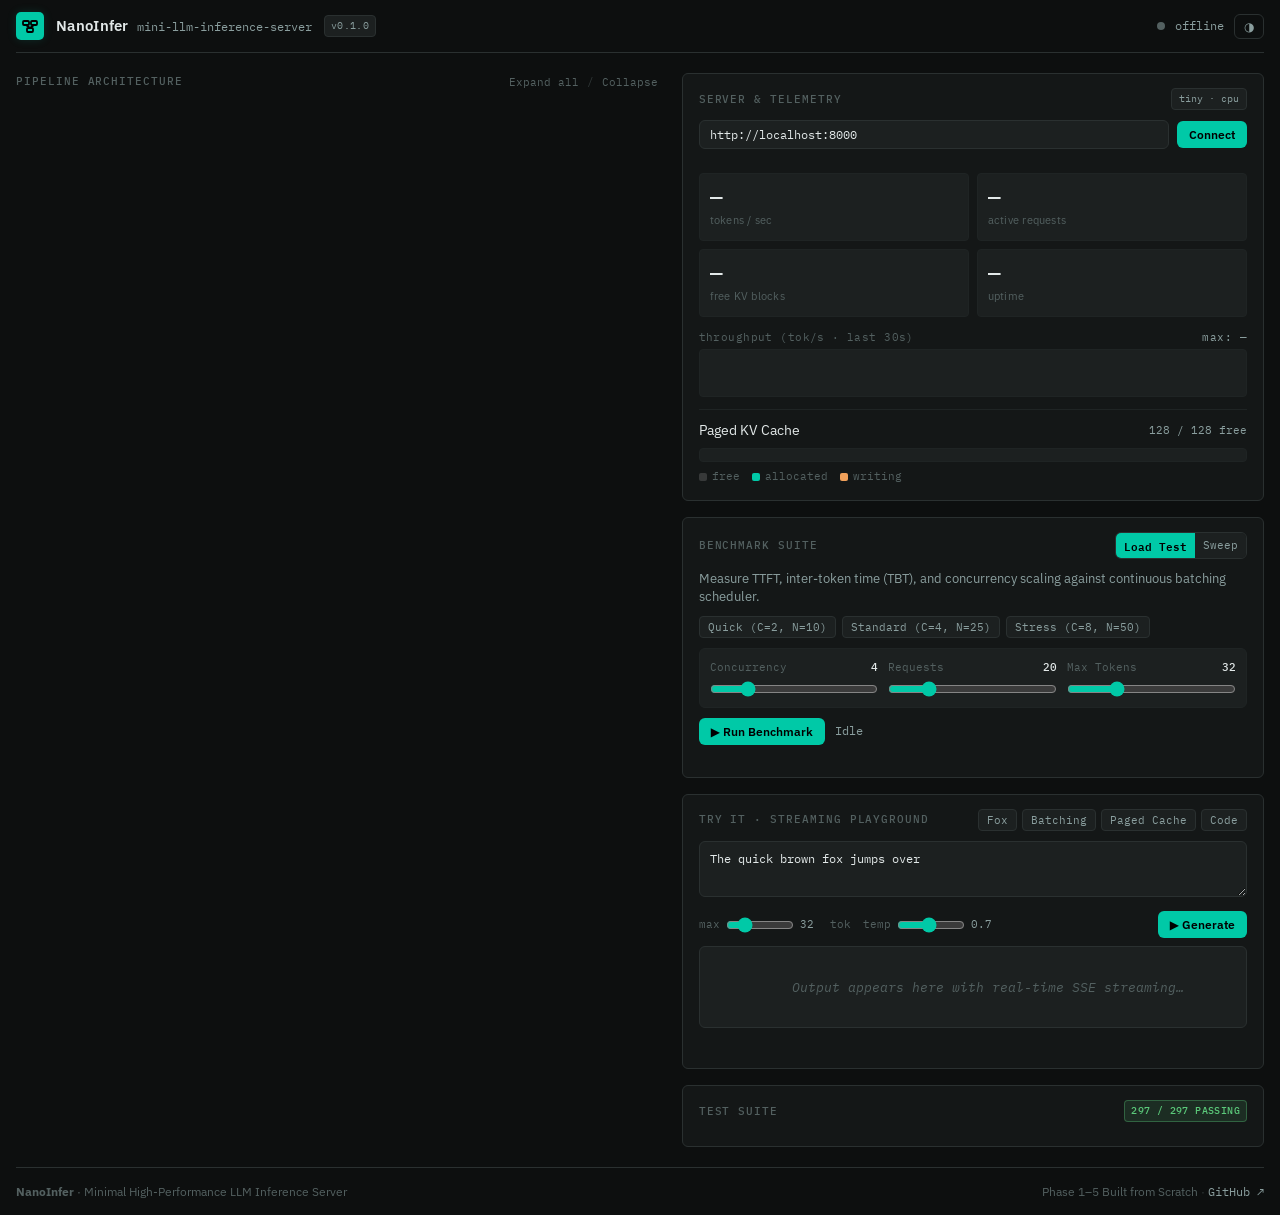
==== web/index.html @ df9ab03e "feat: add live web dashboard and serving state diagnostics endpoints" ====
<!DOCTYPE html>
<html lang="en">
<head>
  <meta charset="utf-8">
  <meta name="viewport" content="width=device-width, initial-scale=1, viewport-fit=cover">
  <title>NanoInfer · mini-llm-inference-server</title>
  <meta name="description" content="Minimal, high-performance LLM inference server showing the pipeline architecture alongside interactive benchmarks, streaming playground, and real-time telemetry.">
  <link rel="preconnect" href="https://fonts.googleapis.com">
  <link rel="preconnect" href="https://fonts.gstatic.com" crossorigin>
  <link rel="stylesheet" href="https://fonts.googleapis.com/css2?family=IBM+Plex+Mono:ital,wght@0,400;0,500;0,600;1,400&family=IBM+Plex+Sans:wght@400;500;600;700&display=swap">
  <link rel="stylesheet" href="/static/style.css" onerror="this.onerror=null;this.href='style.css'">
</head>
<body>

  <!-- ── Header ──────────────────────────────────────────────────────────── -->
  <header>
    <div class="header-left">
      <div class="logo" title="NanoInfer Architecture">
        <svg viewBox="0 0 16 16" fill="none" stroke="currentColor" stroke-width="1.8" stroke-linecap="round">
          <rect x="1" y="3" width="6" height="4" rx="1"/>
          <rect x="9" y="3" width="6" height="4" rx="1"/>
          <rect x="5" y="10" width="6" height="4" rx="1"/>
          <line x1="4" y1="7" x2="8" y2="10"/>
          <line x1="12" y1="7" x2="8" y2="10"/>
        </svg>
      </div>
      <div class="title-wrap">
        <h1>NanoInfer</h1>
        <span class="sub-title">mini-llm-inference-server</span>
      </div>
      <span class="badge">v0.1.0</span>
    </div>
    <div class="header-right">
      <div class="status-dot" id="statusDot"></div>
      <span class="status-label" id="statusLabel">offline</span>
      <button class="theme-btn" id="themeBtn" title="Toggle Light / Dark mode" onclick="cycleTheme()">◑</button>
    </div>
  </header>

  <!-- ── Main Layout ─────────────────────────────────────────────────────── -->
  <main class="main">

    <!-- LEFT COLUMN: Pipeline Architecture -->
    <section class="left-col" aria-label="Pipeline Architecture">
      <div class="section-header-row">
        <div class="section-label">Pipeline Architecture</div>
        <div class="section-actions">
          <button class="text-btn" onclick="expandAllPhases(true)">Expand all</button>
          <span class="sep">/</span>
          <button class="text-btn" onclick="expandAllPhases(false)">Collapse</button>
        </div>
      </div>
      <div class="pipeline" id="pipeline"></div>
    </section>

    <!-- RIGHT COLUMN: Benchmarks & Live Telemetry -->
    <section class="right-col" aria-label="Benchmarks and Live Telemetry">

      <!-- 1. Server Connection & Telemetry -->
      <div class="card" id="serverCard">
        <div class="card-header-row">
          <div class="section-label">Server & Telemetry</div>
          <div class="card-badge" id="modelDeviceBadge">tiny · cpu</div>
        </div>

        <div class="server-url-row">
          <input class="url-input" id="serverUrl" value="http://localhost:8000" placeholder="http://localhost:8000" spellcheck="false">
          <button class="btn" id="connectBtn" onclick="toggleConnect()">Connect</button>
        </div>
        <div class="err-msg" id="connectErr"></div>

        <!-- 4-tile Metrics Grid -->
        <div class="metrics-grid" id="metricsGrid">
          <div class="metric-tile">
            <div class="metric-val" id="mTps">—</div>
            <div class="metric-label">tokens / sec</div>
          </div>
          <div class="metric-tile">
            <div class="metric-val" id="mRunning">—</div>
            <div class="metric-label">active requests</div>
          </div>
          <div class="metric-tile">
            <div class="metric-val" id="mBlocks">—</div>
            <div class="metric-label">free KV blocks</div>
          </div>
          <div class="metric-tile">
            <div class="metric-val" id="mUptime">—</div>
            <div class="metric-label">uptime</div>
          </div>
        </div>

        <!-- Secondary metrics pill -->
        <div class="metrics-row" id="metricsRow" style="display:none">
          <div class="metrics-pill"><span>total req: </span><b id="mTotal">0</b></div>
          <div class="metrics-pill"><span>waiting: </span><b id="mWaiting">0</b></div>
          <div class="metrics-pill"><span>preemptions: </span><b id="mPreempt">0</b></div>
          <div class="metrics-pill"><span>avg TTFT: </span><b id="mTtft">—</b></div>
        </div>

        <!-- Real-time Sparkline -->
        <div class="sparkline-wrap">
          <div class="sparkline-label-row">
            <span>throughput (tok/s · last 30s)</span>
            <span id="sparkMax" class="spark-max">max: —</span>
          </div>
          <canvas class="spark" id="sparkCanvas" width="640" height="72"></canvas>
        </div>

        <!-- Compact Paged KV Cache Grid -->
        <div class="kv-mini-wrap" id="kvMiniWrap">
          <div class="kv-header-row">
            <span class="sparkline-label">Paged KV Cache</span>
            <span class="kv-stats" id="kvStatsText">128 / 128 free</span>
          </div>
          <div class="kv-grid" id="kvGrid"></div>
          <div class="kv-legend">
            <span class="kv-legend-item"><span class="swatch free"></span> free</span>
            <span class="kv-legend-item"><span class="swatch allocated"></span> allocated</span>
            <span class="kv-legend-item"><span class="swatch write"></span> writing</span>
          </div>
        </div>
      </div>

      <!-- 2. Benchmark Suite (Alongside) -->
      <div class="card" id="benchmarkCard">
        <div class="card-header-row">
          <div class="section-label">Benchmark Suite</div>
          <div class="mode-toggles">
            <button class="mode-btn active" id="btnModeSingle" onclick="setBenchMode('single')">Load Test</button>
            <button class="mode-btn" id="btnModeSweep" onclick="setBenchMode('sweep')">Sweep</button>
          </div>
        </div>

        <p class="bench-desc">
          Measure TTFT, inter-token time (TBT), and concurrency scaling against continuous batching scheduler.
        </p>

        <!-- Benchmark Presets -->
        <div class="bench-presets">
          <button class="preset-pill" onclick="applyBenchPreset(2, 10, 32)">Quick (C=2, N=10)</button>
          <button class="preset-pill" onclick="applyBenchPreset(4, 25, 32)">Standard (C=4, N=25)</button>
          <button class="preset-pill" onclick="applyBenchPreset(8, 50, 48)">Stress (C=8, N=50)</button>
        </div>

        <!-- Benchmark Controls -->
        <div class="bench-controls">
          <div class="control-col" id="concurrencyCol">
            <label class="control-lbl">Concurrency <span id="valBenchC" class="val-num">4</span></label>
            <input type="range" min="1" max="16" value="4" id="sliderBenchC" oninput="document.getElementById('valBenchC').textContent=this.value">
          </div>
          <div class="control-col">
            <label class="control-lbl">Requests <span id="valBenchN" class="val-num">20</span></label>
            <input type="range" min="4" max="80" step="2" value="20" id="sliderBenchN" oninput="document.getElementById('valBenchN').textContent=this.value">
          </div>
          <div class="control-col">
            <label class="control-lbl">Max Tokens <span id="valBenchTok" class="val-num">32</span></label>
            <input type="range" min="8" max="96" step="8" value="32" id="sliderBenchTok" oninput="document.getElementById('valBenchTok').textContent=this.value">
          </div>
        </div>

        <div class="bench-actions">
          <button class="btn btn-primary" id="benchRunBtn" onclick="runBenchmark()">▶ Run Benchmark</button>
          <button class="btn btn-danger" id="benchStopBtn" onclick="stopBenchmark()" style="display:none">■ Stop</button>
          <div class="bench-status-inline" id="benchStatusInline">Idle</div>
        </div>

        <!-- Live Progress Bar -->
        <div class="bench-progress-wrap" id="benchProgressWrap" style="display:none">
          <div class="bench-bar-track">
            <div class="bench-bar-fill" id="benchBarFill" style="width: 0%"></div>
          </div>
          <div class="bench-progress-meta">
            <span id="benchProgressText">0 / 20 finished</span>
            <span id="benchInFlightText">0 in flight</span>
          </div>
        </div>

        <div class="err-msg" id="benchErr"></div>

        <!-- Benchmark Results Panel -->
        <div class="bench-results" id="benchResults" style="display:none">
          <div class="results-header">
            <span class="results-title" id="resultsTitle">Benchmark Results</span>
            <span class="results-meta" id="resultsMeta">C=4 · 20 reqs · 2.45s</span>
          </div>

          <div class="results-tiles-grid">
            <div class="res-tile highlight">
              <div class="res-val" id="resTps">—</div>
              <div class="res-label">Throughput (tok/s)</div>
            </div>
            <div class="res-tile">
              <div class="res-val" id="resTtftP50">—</div>
              <div class="res-label">TTFT P50 (ms)</div>
            </div>
            <div class="res-tile">
              <div class="res-val" id="resTbtP50">—</div>
              <div class="res-label">TBT P50 (ms)</div>
            </div>
            <div class="res-tile">
              <div class="res-val" id="resE2eP50">—</div>
              <div class="res-label">E2E Latency P50 (ms)</div>
            </div>
          </div>

          <!-- Percentile Distribution Table -->
          <div class="res-table-wrap">
            <table class="res-table">
              <thead>
                <tr>
                  <th>Metric (ms)</th>
                  <th>Min</th>
                  <th>P50</th>
                  <th>P90</th>
                  <th>P99</th>
                  <th>Max</th>
                </tr>
              </thead>
              <tbody id="resTbody">
                <tr><td colspan="6">No benchmark data yet</td></tr>
              </tbody>
            </table>
          </div>

          <div class="res-footer-stats" id="resFooterStats"></div>

          <!-- Concurrency Sweep Chart (Canvas) -->
          <div class="sweep-chart-wrap" id="sweepChartWrap" style="display:none">
            <div class="sparkline-label-row">
              <span>Throughput & TTFT vs Concurrency</span>
              <span class="sweep-legend">
                <span class="leg-tps">■ tok/s</span>
                <span class="leg-ttft">■ TTFT p50</span>
              </span>
            </div>
            <canvas class="spark" id="sweepCanvas" width="640" height="120"></canvas>
            <div class="sweep-table-wrap" id="sweepTableWrap"></div>
          </div>
        </div>
      </div>

      <!-- 3. Try It (Interactive Streaming Playground) -->
      <div class="card" id="tryCard">
        <div class="card-header-row">
          <div class="section-label">Try It · Streaming Playground</div>
          <div class="presets-row">
            <button class="preset-pill" onclick="setPromptPreset('The quick brown fox jumps over the lazy dog and')">Fox</button>
            <button class="preset-pill" onclick="setPromptPreset('Continuous batching differs from static batching because')">Batching</button>
            <button class="preset-pill" onclick="setPromptPreset('Paged KV cache solves memory fragmentation by')">Paged Cache</button>
            <button class="preset-pill" onclick="setPromptPreset('Write a Python function for causal multi-head self-attention:')">Code</button>
          </div>
        </div>

        <textarea class="prompt-area" id="promptInput" rows="2" placeholder="Enter a prompt…">The quick brown fox jumps over</textarea>

        <div class="try-controls">
          <div class="slider-wrap">
            max <input type="range" min="4" max="128" value="32" id="maxTokens" oninput="document.getElementById('tokVal').textContent=this.value">
            <span class="slider-val" id="tokVal">32</span> tok
          </div>
          <div class="slider-wrap">
            temp <input type="range" min="0" max="1.5" step="0.1" value="0.7" id="tempSlider" oninput="document.getElementById('tempVal').textContent=this.value">
            <span class="slider-val" id="tempVal">0.7</span>
          </div>
          <div class="try-actions">
            <button class="btn secondary" id="stopBtn" onclick="stopGen()" style="display:none">■ Stop</button>
            <button class="btn btn-primary" id="genBtn" onclick="startGen()">▶ Generate</button>
          </div>
        </div>

        <div class="output-box" id="outputBox">
          <span class="placeholder-text">Output appears here with real-time SSE streaming…</span>
        </div>
        <div class="try-stats" id="tryStats"></div>
        <div class="err-msg" id="genErr"></div>
      </div>

      <!-- 4. Test Suite Summary -->
      <div class="card" id="testCard">
        <div class="card-header-row">
          <div class="section-label">Test Suite</div>
          <span class="badge ok">297 / 297 PASSING</span>
        </div>
        <div id="testRows"></div>
      </div>

    </section>
  </main>

  <footer class="footer">
    <div class="footer-left">
      <span><b>NanoInfer</b> · Minimal High-Performance LLM Inference Server</span>
    </div>
    <div class="footer-right">
      <span class="footer-dim">Phase 1–5 Built from Scratch</span>
      <span class="sep">·</span>
      <a href="https://github.com/themdanas/mini-llm-inference-server" target="_blank" rel="noopener">GitHub ↗</a>
    </div>
  </footer>

  <script src="/static/app.js" onerror="this.onerror=null;this.src='app.js'"></script>
</body>
</html>
---- web/style.css ----
/* ── NanoInfer Design System ──────────────────────────────────────────
   Layout: Sticky header + two-column main (Pipeline Architecture left,
           Benchmark Suite & Live Telemetry right) stacking on mobile.
   Palette: Near-black bg, warm off-white text, electric teal accent (#00c9a7),
            warm amber (#f0a05a), crisp green (#5bc97a), coral red (#e05c6a).
   Typography: IBM Plex Mono for code/numbers/chips, IBM Plex Sans for UI.
─────────────────────────────────────────────────────────────────────── */

:root {
  --bg:         #0d0f0f;
  --bg-2:       #141717;
  --bg-3:       #1c2020;
  --bg-hover:   #222727;
  --border:     #2a3030;
  --border-sub: #1f2424;
  --fg:         #e2e8e8;
  --fg-2:       #8a9e9e;
  --fg-3:       #536060;
  --accent:     #00c9a7;
  --accent-dim: #006b58;
  --accent-glow:rgba(0, 201, 167, 0.15);
  --warn:       #f0a05a;
  --warn-dim:   #734316;
  --err:        #e05c6a;
  --ok:         #5bc97a;
  --mono:       "IBM Plex Mono", "Courier New", monospace;
  --sans:       "IBM Plex Sans", system-ui, -apple-system, BlinkMacSystemFont, sans-serif;
  --r:          6px;
  --r-sm:       4px;
  color-scheme: dark;
}

:root[data-theme="light"] {
  --bg:         #f5f7f7;
  --bg-2:       #ffffff;
  --bg-3:       #eaf0f0;
  --bg-hover:   #deecec;
  --border:     #d0dada;
  --border-sub: #e2e8e8;
  --fg:         #0d1818;
  --fg-2:       #3a5050;
  --fg-3:       #8aacac;
  --accent:     #00836e;
  --accent-dim: #c8f0ea;
  --accent-glow:rgba(0, 131, 110, 0.15);
  --warn:       #b85f00;
  --warn-dim:   #fae3cd;
  --err:        #b52030;
  --ok:         #177a38;
  color-scheme: light;
}

*, *::before, *::after {
  box-sizing: border-box;
  margin: 0;
  padding: 0;
}

body {
  font-family: var(--sans);
  background: var(--bg);
  color: var(--fg);
  font-size: 13.5px;
  line-height: 1.6;
  padding-left: max(16px, env(safe-area-inset-left, 0px));
  padding-right: max(16px, env(safe-area-inset-right, 0px));
  min-height: 100vh;
  display: flex;
  flex-direction: column;
}

/* ── Header ──────────────────────────────────────────────────────────── */
header {
  position: sticky;
  top: env(safe-area-inset-top, 0px);
  z-index: 40;
  background: var(--bg);
  border-bottom: 1px solid var(--border);
  display: flex;
  align-items: center;
  justify-content: space-between;
  padding: 12px 0;
  gap: 12px;
}

.header-left {
  display: flex;
  align-items: center;
  gap: 12px;
}

.logo {
  width: 28px;
  height: 28px;
  background: var(--accent);
  color: #000;
  border-radius: 5px;
  display: grid;
  place-items: center;
  flex-shrink: 0;
  box-shadow: 0 0 10px var(--accent-glow);
}

.logo svg {
  width: 16px;
  height: 16px;
}

.title-wrap {
  display: flex;
  align-items: baseline;
  gap: 8px;
}

h1 {
  font-size: 15px;
  font-weight: 600;
  letter-spacing: .02em;
  color: var(--fg);
}

.sub-title {
  font-size: 12px;
  color: var(--fg-2);
  font-family: var(--mono);
}

.badge {
  font-family: var(--mono);
  font-size: 10px;
  padding: 2px 6px;
  border-radius: var(--r-sm);
  background: var(--bg-3);
  color: var(--fg-2);
  border: 1px solid var(--border);
  letter-spacing: .04em;
}

.badge.ok {
  background: rgba(91, 201, 122, 0.12);
  color: var(--ok);
  border-color: rgba(91, 201, 122, 0.35);
  font-weight: 500;
}

.header-right {
  display: flex;
  align-items: center;
  gap: 10px;
}

.status-dot {
  width: 8px;
  height: 8px;
  border-radius: 50%;
  background: var(--fg-3);
  transition: all .3s ease;
}

.status-dot.ok {
  background: var(--ok);
  box-shadow: 0 0 8px var(--ok);
}

.status-dot.err {
  background: var(--err);
  box-shadow: 0 0 6px var(--err);
}

.status-dot.busy {
  background: var(--warn);
  box-shadow: 0 0 8px var(--warn);
  animation: pulse 1s infinite alternate;
}

@keyframes pulse {
  from { opacity: 0.6; }
  to { opacity: 1; }
}

.status-label {
  font-size: 12px;
  color: var(--fg-2);
  font-family: var(--mono);
}

.theme-btn {
  background: none;
  border: 1px solid var(--border);
  color: var(--fg-2);
  border-radius: var(--r);
  padding: 4px 9px;
  font-size: 12px;
  cursor: pointer;
  font-family: var(--mono);
  transition: border-color .15s, color .15s;
}

.theme-btn:hover {
  border-color: var(--accent);
  color: var(--accent);
}

/* ── Main Layout ──────────────────────────────────────────────────────── */
.main {
  display: grid;
  grid-template-columns: minmax(0, 1.05fr) minmax(360px, 0.95fr);
  gap: 22px;
  padding-block: 20px;
  align-items: start;
  flex: 1;
}

@media (max-width: 960px) {
  .main {
    grid-template-columns: 1fr;
  }
}

/* ── Section Labels ───────────────────────────────────────────────────── */
.section-header-row {
  display: flex;
  align-items: center;
  justify-content: space-between;
  margin-bottom: 12px;
}

.section-label {
  font-family: var(--mono);
  font-size: 10.5px;
  letter-spacing: .09em;
  text-transform: uppercase;
  color: var(--fg-3);
  font-weight: 500;
}

.section-actions {
  display: flex;
  align-items: center;
  gap: 6px;
  font-size: 11px;
  font-family: var(--mono);
}

.text-btn {
  background: none;
  border: none;
  color: var(--fg-3);
  cursor: pointer;
  font-family: var(--mono);
  font-size: 11px;
  padding: 0 2px;
}

.text-btn:hover {
  color: var(--accent);
}

.sep {
  color: var(--fg-3);
  opacity: .5;
}

/* ── Left Column: Pipeline Architecture ────────────────────────────────── */
.left-col {
  display: flex;
  flex-direction: column;
}

.pipeline {
  display: flex;
  flex-direction: column;
  gap: 2px;
}

.phase {
  border: 1px solid var(--border);
  border-radius: var(--r);
  background: var(--bg-2);
  overflow: hidden;
  transition: border-color .15s, box-shadow .15s;
}

.phase:hover {
  border-color: var(--accent-dim);
}

.phase.open {
  border-color: rgba(0, 201, 167, 0.45);
}

.phase-header {
  display: flex;
  align-items: center;
  gap: 10px;
  padding: 10px 14px;
  cursor: pointer;
  user-select: none;
}

.phase-num {
  font-family: var(--mono);
  font-size: 11px;
  color: var(--accent);
  min-width: 22px;
  font-weight: 600;
}

.phase-name {
  font-size: 13.5px;
  font-weight: 600;
  flex: 1;
  color: var(--fg);
}

.phase-tag {
  font-family: var(--mono);
  font-size: 10px;
  color: var(--fg-3);
  background: var(--bg-3);
  padding: 2px 7px;
  border-radius: var(--r-sm);
  border: 1px solid var(--border-sub);
}

.phase-pass {
  font-family: var(--mono);
  font-size: 10px;
  color: var(--ok);
  background: rgba(91, 201, 122, 0.1);
  padding: 2px 6px;
  border-radius: var(--r-sm);
}

.phase-chevron {
  color: var(--fg-3);
  transition: transform .2s ease;
  font-size: 10px;
  margin-left: 4px;
}

.phase.open .phase-chevron {
  transform: rotate(90deg);
  color: var(--accent);
}

.phase-body {
  display: none;
  padding: 0 14px 14px;
  border-top: 1px solid var(--border);
  background: var(--bg-2);
}

.phase.open .phase-body {
  display: block;
}

.phase-desc {
  font-size: 12.5px;
  color: var(--fg-2);
  line-height: 1.65;
  margin-top: 10px;
}

.phase-files {
  display: flex;
  flex-wrap: wrap;
  gap: 6px;
  margin-top: 10px;
}

.file-chip {
  font-family: var(--mono);
  font-size: 11px;
  padding: 3px 8px;
  border-radius: var(--r-sm);
  background: var(--bg-3);
  border: 1px solid var(--border);
  color: var(--fg-2);
  display: inline-flex;
  align-items: center;
}

.file-chip .ext {
  color: var(--accent);
}

.phase-concepts {
  margin-top: 10px;
  display: flex;
  flex-direction: column;
  gap: 6px;
}

.concept {
  font-size: 12px;
  color: var(--fg-2);
  padding: 6px 10px;
  background: var(--bg-3);
  border-radius: var(--r-sm);
  border-left: 2px solid var(--accent-dim);
  line-height: 1.5;
}

.concept strong {
  color: var(--fg);
  font-weight: 500;
}

.phase-arrow {
  display: flex;
  justify-content: center;
  color: var(--fg-3);
  font-size: 11px;
  padding: 2px 0;
  font-family: var(--mono);
  opacity: .7;
}

/* ── Right Column: Cards ──────────────────────────────────────────────── */
.right-col {
  display: flex;
  flex-direction: column;
  gap: 16px;
}

.card {
  background: var(--bg-2);
  border: 1px solid var(--border);
  border-radius: var(--r);
  padding: 14px 16px;
  position: relative;
}

.card-header-row {
  display: flex;
  align-items: center;
  justify-content: space-between;
  margin-bottom: 10px;
}

.card-badge {
  font-family: var(--mono);
  font-size: 10px;
  padding: 2px 7px;
  border-radius: var(--r-sm);
  background: var(--bg-3);
  color: var(--fg-2);
  border: 1px solid var(--border);
}

/* ── Buttons ──────────────────────────────────────────────────────────── */
.btn {
  background: var(--accent);
  color: #000;
  border: none;
  border-radius: var(--r);
  padding: 6px 12px;
  font-size: 12px;
  font-weight: 600;
  cursor: pointer;
  white-space: nowrap;
  font-family: var(--sans);
  transition: opacity .15s, transform .05s;
}

.btn:hover {
  opacity: .9;
}

.btn:active {
  transform: translateY(1px);
}

.btn-primary {
  background: var(--accent);
  color: #000;
}

.btn.secondary {
  background: var(--bg-3);
  color: var(--fg-2);
  border: 1px solid var(--border);
  font-weight: 500;
}

.btn.secondary:hover {
  border-color: var(--accent);
  color: var(--accent);
}

.btn-danger {
  background: var(--err);
  color: #fff;
}

.btn:disabled {
  opacity: .35;
  cursor: not-allowed;
}

/* ── Server Card ──────────────────────────────────────────────────────── */
.server-url-row {
  display: flex;
  gap: 8px;
  margin-bottom: 10px;
  align-items: center;
}

.url-input {
  flex: 1;
  background: var(--bg-3);
  border: 1px solid var(--border);
  border-radius: var(--r);
  color: var(--fg);
  font-family: var(--mono);
  font-size: 12px;
  padding: 6px 10px;
  min-width: 0;
  transition: border-color .15s;
}

.url-input:focus {
  outline: none;
  border-color: var(--accent);
}

.metrics-grid {
  display: grid;
  grid-template-columns: 1fr 1fr;
  gap: 8px;
}

.metric-tile {
  background: var(--bg-3);
  border-radius: var(--r-sm);
  padding: 10px;
  border: 1px solid var(--border-sub);
}

.metric-val {
  font-family: var(--mono);
  font-size: 21px;
  font-weight: 500;
  color: var(--fg);
  font-variant-numeric: tabular-nums;
  line-height: 1.2;
}

.metric-val.ok {
  color: var(--ok);
}

.metric-val.warn {
  color: var(--warn);
}

.metric-label {
  font-size: 11px;
  color: var(--fg-3);
  margin-top: 3px;
  letter-spacing: .02em;
}

.metrics-row {
  display: flex;
  gap: 8px;
  margin-top: 8px;
  flex-wrap: wrap;
}

.metrics-pill {
  font-family: var(--mono);
  font-size: 11px;
  padding: 3px 8px;
  border-radius: var(--r-sm);
  background: var(--bg-3);
  color: var(--fg-2);
  font-variant-numeric: tabular-nums;
  border: 1px solid var(--border-sub);
}

.metrics-pill span {
  color: var(--fg-3);
}

.metrics-pill b {
  color: var(--fg);
  font-weight: 500;
}

/* ── Sparkline ────────────────────────────────────────────────────────── */
.sparkline-wrap {
  margin-top: 12px;
}

.sparkline-label-row {
  display: flex;
  justify-content: space-between;
  align-items: center;
  font-size: 10.5px;
  color: var(--fg-3);
  font-family: var(--mono);
  letter-spacing: .04em;
  margin-bottom: 4px;
}

.spark-max {
  color: var(--fg-2);
}

canvas.spark {
  width: 100%;
  height: 48px;
  display: block;
  background: var(--bg-3);
  border-radius: var(--r-sm);
  border: 1px solid var(--border-sub);
}

/* ── Mini Paged KV Cache Grid ─────────────────────────────────────────── */
.kv-mini-wrap {
  margin-top: 12px;
  padding-top: 10px;
  border-top: 1px solid var(--border-sub);
}

.kv-header-row {
  display: flex;
  justify-content: space-between;
  align-items: center;
  margin-bottom: 6px;
}

.kv-stats {
  font-family: var(--mono);
  font-size: 11px;
  color: var(--fg-2);
}

.kv-grid {
  display: grid;
  grid-template-columns: repeat(32, 1fr);
  gap: 2px;
  background: var(--bg-3);
  padding: 6px;
  border-radius: var(--r-sm);
  border: 1px solid var(--border-sub);
}

.kv-block {
  aspect-ratio: 1;
  border-radius: 1px;
  background: var(--border);
  transition: background-color .15s ease;
}

.kv-block.free {
  background: rgba(255, 255, 255, 0.05);
}

.kv-block.allocated {
  background: var(--accent);
  box-shadow: 0 0 3px var(--accent-glow);
}

.kv-block.write {
  background: var(--warn);
}

.kv-legend {
  display: flex;
  gap: 12px;
  margin-top: 6px;
  font-size: 11px;
  font-family: var(--mono);
  color: var(--fg-3);
}

.kv-legend-item {
  display: flex;
  align-items: center;
  gap: 5px;
}

.swatch {
  width: 8px;
  height: 8px;
  border-radius: 2px;
  display: inline-block;
}

.swatch.free {
  background: rgba(255, 255, 255, 0.15);
}

.swatch.allocated {
  background: var(--accent);
}

.swatch.write {
  background: var(--warn);
}

/* ── Benchmark Suite Card ─────────────────────────────────────────────── */
.bench-desc {
  font-size: 12.5px;
  color: var(--fg-2);
  line-height: 1.5;
  margin-bottom: 10px;
}

.mode-toggles {
  display: flex;
  border: 1px solid var(--border);
  border-radius: var(--r);
  overflow: hidden;
}

.mode-btn {
  background: var(--bg-3);
  border: none;
  color: var(--fg-2);
  font-family: var(--mono);
  font-size: 11px;
  padding: 3px 8px;
  cursor: pointer;
  transition: all .15s;
}

.mode-btn.active {
  background: var(--accent);
  color: #000;
  font-weight: 600;
}

.bench-presets {
  display: flex;
  gap: 6px;
  margin-bottom: 10px;
  flex-wrap: wrap;
}

.preset-pill {
  font-family: var(--mono);
  font-size: 10.5px;
  padding: 3px 8px;
  border-radius: var(--r-sm);
  background: var(--bg-3);
  border: 1px solid var(--border);
  color: var(--fg-2);
  cursor: pointer;
  transition: all .15s;
}

.preset-pill:hover {
  border-color: var(--accent);
  color: var(--accent);
}

.bench-controls {
  display: grid;
  grid-template-columns: 1fr 1fr 1fr;
  gap: 10px;
  background: var(--bg-3);
  padding: 10px;
  border-radius: var(--r);
  border: 1px solid var(--border-sub);
  margin-bottom: 10px;
}

.control-col {
  display: flex;
  flex-direction: column;
  gap: 4px;
}

.control-lbl {
  font-size: 11px;
  color: var(--fg-3);
  font-family: var(--mono);
  display: flex;
  justify-content: space-between;
}

.val-num {
  color: var(--fg);
  font-weight: 500;
}

input[type=range] {
  width: 100%;
  accent-color: var(--accent);
  cursor: pointer;
}

.bench-actions {
  display: flex;
  align-items: center;
  gap: 10px;
  margin-top: 10px;
}

.bench-status-inline {
  font-family: var(--mono);
  font-size: 11.5px;
  color: var(--fg-2);
}

.bench-progress-wrap {
  margin-top: 10px;
  background: var(--bg-3);
  padding: 8px 10px;
  border-radius: var(--r-sm);
  border: 1px solid var(--border-sub);
}

.bench-bar-track {
  width: 100%;
  height: 6px;
  background: var(--border);
  border-radius: 3px;
  overflow: hidden;
}

.bench-bar-fill {
  height: 100%;
  background: linear-gradient(90deg, var(--accent-dim), var(--accent));
  transition: width .2s ease;
}

.bench-progress-meta {
  display: flex;
  justify-content: space-between;
  margin-top: 5px;
  font-size: 11px;
  font-family: var(--mono);
  color: var(--fg-3);
}

/* ── Benchmark Results ────────────────────────────────────────────────── */
.bench-results {
  margin-top: 14px;
  padding-top: 12px;
  border-top: 1px solid var(--border);
}

.results-header {
  display: flex;
  justify-content: space-between;
  align-items: baseline;
  margin-bottom: 10px;
}

.results-title {
  font-size: 13px;
  font-weight: 600;
  color: var(--fg);
}

.results-meta {
  font-family: var(--mono);
  font-size: 11px;
  color: var(--fg-3);
}

.results-tiles-grid {
  display: grid;
  grid-template-columns: 1fr 1fr;
  gap: 8px;
  margin-bottom: 10px;
}

.res-tile {
  background: var(--bg-3);
  padding: 9px 10px;
  border-radius: var(--r-sm);
  border: 1px solid var(--border-sub);
}

.res-tile.highlight {
  border-color: rgba(0, 201, 167, 0.35);
  background: rgba(0, 201, 167, 0.04);
}

.res-val {
  font-family: var(--mono);
  font-size: 19px;
  font-weight: 600;
  color: var(--fg);
  font-variant-numeric: tabular-nums;
}

.res-tile.highlight .res-val {
  color: var(--accent);
}

.res-label {
  font-size: 10.5px;
  color: var(--fg-3);
  margin-top: 2px;
}

.res-table-wrap {
  overflow-x: auto;
  border: 1px solid var(--border);
  border-radius: var(--r-sm);
  margin-bottom: 10px;
}

.res-table {
  width: 100%;
  border-collapse: collapse;
  font-size: 11.5px;
  font-family: var(--mono);
}

.res-table th {
  background: var(--bg-3);
  color: var(--fg-3);
  font-weight: 500;
  text-align: right;
  padding: 6px 8px;
  border-bottom: 1px solid var(--border);
}

.res-table th:first-child {
  text-align: left;
}

.res-table td {
  padding: 6px 8px;
  text-align: right;
  color: var(--fg-2);
  border-bottom: 1px solid var(--border-sub);
}

.res-table td:first-child {
  text-align: left;
  color: var(--fg);
  font-weight: 500;
}

.res-footer-stats {
  font-family: var(--mono);
  font-size: 11px;
  color: var(--fg-3);
  display: flex;
  gap: 12px;
  flex-wrap: wrap;
}

.res-footer-stats b {
  color: var(--fg-2);
}

.sweep-chart-wrap {
  margin-top: 12px;
  padding-top: 10px;
  border-top: 1px solid var(--border-sub);
}

.sweep-legend {
  display: flex;
  gap: 8px;
  font-size: 10px;
}

.leg-tps {
  color: var(--accent);
}

.leg-ttft {
  color: var(--warn);
}

#sweepCanvas {
  height: 90px;
  margin-top: 4px;
}

.sweep-table-wrap {
  margin-top: 8px;
}

/* ── Try It Playground ────────────────────────────────────────────────── */
.presets-row {
  display: flex;
  gap: 5px;
  flex-wrap: wrap;
}

.prompt-area {
  width: 100%;
  background: var(--bg-3);
  border: 1px solid var(--border);
  border-radius: var(--r);
  color: var(--fg);
  font-family: var(--mono);
  font-size: 12px;
  padding: 8px 10px;
  resize: vertical;
  min-height: 56px;
  line-height: 1.5;
  transition: border-color .15s;
}

.prompt-area:focus {
  outline: none;
  border-color: var(--accent);
}

.try-controls {
  display: flex;
  gap: 12px;
  margin-top: 8px;
  flex-wrap: wrap;
  align-items: center;
  justify-content: space-between;
}

.slider-wrap {
  display: flex;
  align-items: center;
  gap: 6px;
  font-size: 11px;
  color: var(--fg-3);
  font-family: var(--mono);
}

.slider-wrap input[type=range] {
  width: 68px;
}

.slider-val {
  color: var(--fg-2);
  min-width: 24px;
}

.try-actions {
  display: flex;
  gap: 6px;
  margin-left: auto;
}

.output-box {
  margin-top: 8px;
  background: var(--bg-3);
  border-radius: var(--r);
  padding: 10px 12px;
  font-family: var(--mono);
  font-size: 12.5px;
  color: var(--fg);
  min-height: 68px;
  max-height: 200px;
  overflow-y: auto;
  line-height: 1.6;
  white-space: pre-wrap;
  word-break: break-word;
  border: 1px solid var(--border);
}

.placeholder-text {
  color: var(--fg-3);
  font-style: italic;
}

.output-box .cursor {
  display: inline-block;
  width: 7px;
  height: 13px;
  background: var(--accent);
  animation: blink .8s step-end infinite;
  vertical-align: text-bottom;
  margin-left: 2px;
}

@keyframes blink {
  50% { opacity: 0; }
}

.try-stats {
  display: flex;
  gap: 12px;
  margin-top: 8px;
  flex-wrap: wrap;
}

.try-stat {
  font-family: var(--mono);
  font-size: 11px;
  color: var(--fg-3);
}

.try-stat b {
  color: var(--accent);
  font-weight: 500;
}

/* ── Test Suite ───────────────────────────────────────────────────────── */
.test-row {
  display: flex;
  align-items: center;
  justify-content: space-between;
  padding: 6px 0;
  border-bottom: 1px solid var(--border-sub);
  font-size: 12.5px;
}

.test-row:last-child {
  border-bottom: none;
  padding-top: 8px;
  font-weight: 600;
}

.test-name {
  color: var(--fg-2);
}

.test-row:last-child .test-name {
  color: var(--fg);
}

.test-count {
  font-family: var(--mono);
  color: var(--ok);
  font-size: 11px;
  font-weight: 500;
}

/* ── Errors & Utilities ───────────────────────────────────────────────── */
.err-msg {
  font-size: 11px;
  color: var(--err);
  font-family: var(--mono);
  margin-top: 4px;
  min-height: 14px;
}

/* ── Footer ───────────────────────────────────────────────────────────── */
.footer {
  margin-top: auto;
  padding: 14px 0;
  border-top: 1px solid var(--border);
  display: flex;
  align-items: center;
  justify-content: space-between;
  font-size: 12px;
  color: var(--fg-3);
  flex-wrap: wrap;
  gap: 10px;
}

.footer-dim {
  color: var(--fg-3);
}

.footer a {
  color: var(--fg-2);
  text-decoration: none;
  font-family: var(--mono);
}

.footer a:hover {
  color: var(--accent);
}

/* ── Scrollbars ───────────────────────────────────────────────────────── */
::-webkit-scrollbar {
  width: 5px;
  height: 5px;
}

::-webkit-scrollbar-track {
  background: var(--bg-2);
}

::-webkit-scrollbar-thumb {
  background: var(--border);
  border-radius: 3px;
}

::-webkit-scrollbar-thumb:hover {
  background: var(--accent-dim);
}
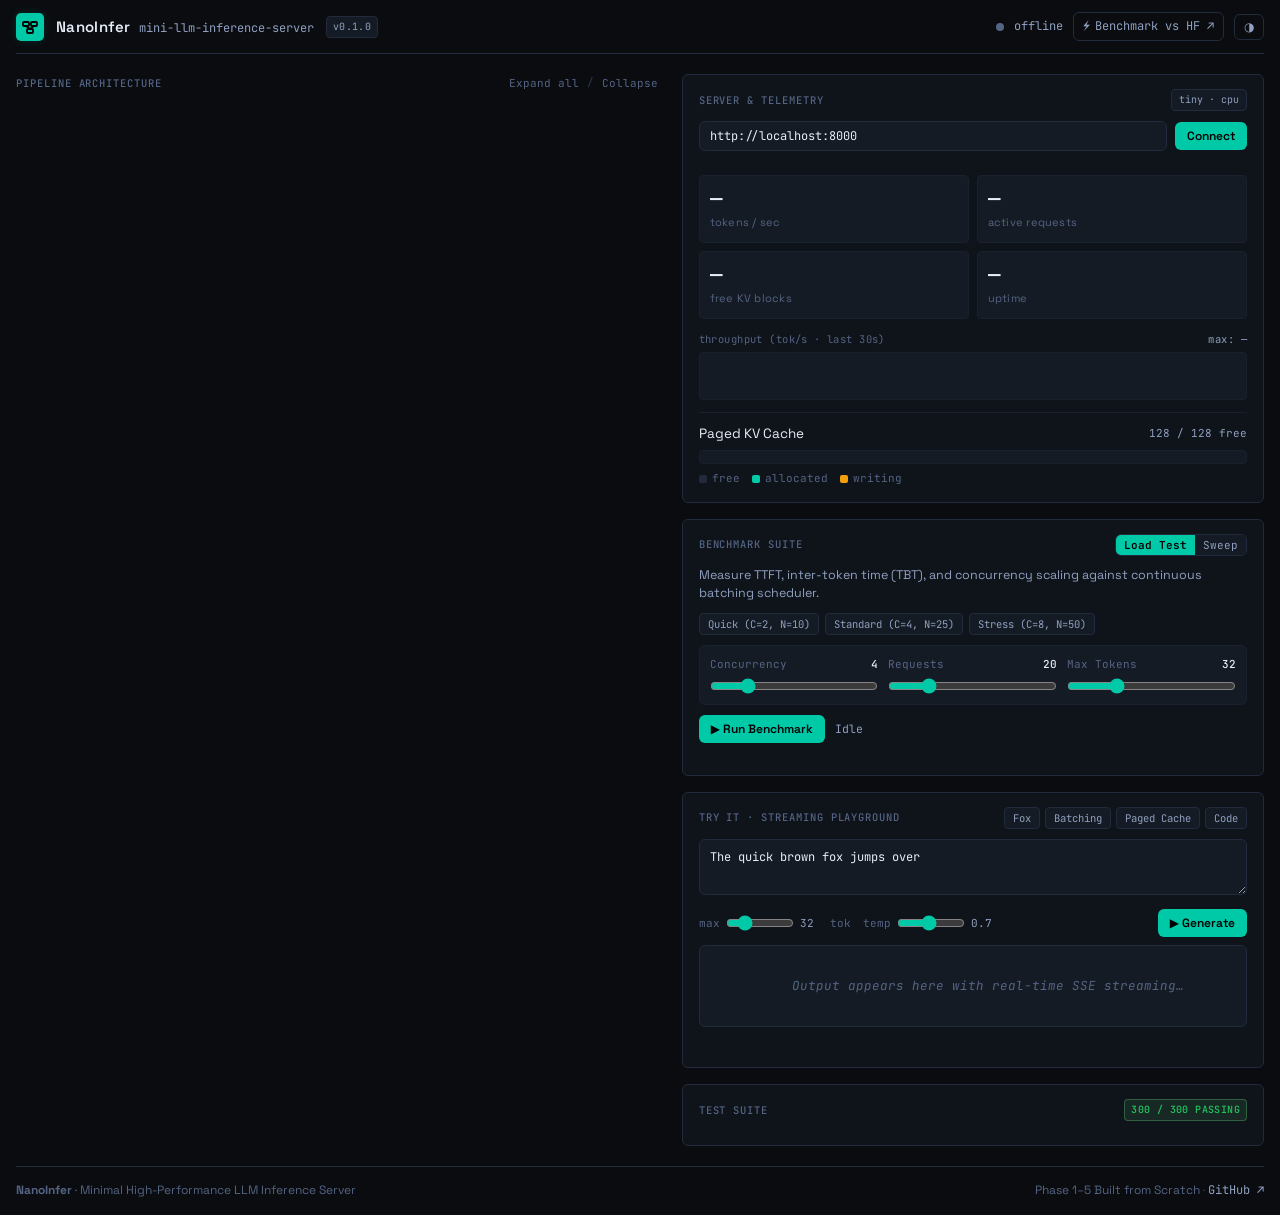
==== commit 90c1072f: "added the comparision benchmarks" ====
--- a/web/index.html
+++ b/web/index.html
@@ -7,7 +7,7 @@
   <meta name="description" content="Minimal, high-performance LLM inference server showing the pipeline architecture alongside interactive benchmarks, streaming playground, and real-time telemetry.">
   <link rel="preconnect" href="https://fonts.googleapis.com">
   <link rel="preconnect" href="https://fonts.gstatic.com" crossorigin>
-  <link rel="stylesheet" href="https://fonts.googleapis.com/css2?family=IBM+Plex+Mono:ital,wght@0,400;0,500;0,600;1,400&family=IBM+Plex+Sans:wght@400;500;600;700&display=swap">
+  <link rel="stylesheet" href="https://fonts.googleapis.com/css2?family=Space+Grotesk:wght@400;500;600;700&family=JetBrains+Mono:wght@400;500;600;700&family=IBM+Plex+Mono:wght@400;500;600&family=IBM+Plex+Sans:wght@400;500;600;700&display=swap">
   <link rel="stylesheet" href="/static/style.css" onerror="this.onerror=null;this.href='style.css'">
 </head>
 <body>
@@ -33,6 +33,9 @@
     <div class="header-right">
       <div class="status-dot" id="statusDot"></div>
       <span class="status-label" id="statusLabel">offline</span>
+      <a href="/benchmark" class="theme-btn" style="text-decoration:none;display:inline-flex;align-items:center;gap:5px" title="View HuggingFace vs NanoInfer Benchmark Comparison">
+        <span>⚡</span> Benchmark vs HF ↗
+      </a>
       <button class="theme-btn" id="themeBtn" title="Toggle Light / Dark mode" onclick="cycleTheme()">◑</button>
     </div>
   </header>
@@ -53,7 +56,7 @@
       <div class="pipeline" id="pipeline"></div>
     </section>
 
-    <!-- RIGHT COLUMN: Benchmarks & Live Telemetry -->
+    <!-- RIGHT COLUMN: Benchmarks, Live Telemetry & Test Suite -->
     <section class="right-col" aria-label="Benchmarks and Live Telemetry">
 
       <!-- 1. Server Connection & Telemetry -->
@@ -121,7 +124,7 @@
         </div>
       </div>
 
-      <!-- 2. Benchmark Suite (Alongside) -->
+      <!-- 2. Benchmark Suite (Interactive Runner) -->
       <div class="card" id="benchmarkCard">
         <div class="card-header-row">
           <div class="section-label">Benchmark Suite</div>
@@ -279,7 +282,7 @@
       <div class="card" id="testCard">
         <div class="card-header-row">
           <div class="section-label">Test Suite</div>
-          <span class="badge ok">297 / 297 PASSING</span>
+          <span class="badge ok">300 / 300 PASSING</span>
         </div>
         <div id="testRows"></div>
       </div>
@@ -287,6 +290,7 @@
     </section>
   </main>
 
+  <!-- ── Footer ──────────────────────────────────────────────────────────── -->
   <footer class="footer">
     <div class="footer-left">
       <span><b>NanoInfer</b> · Minimal High-Performance LLM Inference Server</span>
--- a/web/style.css
+++ b/web/style.css
@@ -7,46 +7,50 @@
 ─────────────────────────────────────────────────────────────────────── */
 
 :root {
-  --bg:         #0d0f0f;
-  --bg-2:       #141717;
-  --bg-3:       #1c2020;
-  --bg-hover:   #222727;
-  --border:     #2a3030;
-  --border-sub: #1f2424;
-  --fg:         #e2e8e8;
-  --fg-2:       #8a9e9e;
-  --fg-3:       #536060;
+  --bg:         #0a0c10;
+  --bg-2:       #0f131a;
+  --bg-3:       #151b24;
+  --bg-hover:   #1c2432;
+  --border:     #222b3d;
+  --border-sub: #19202e;
+  --fg:         #e6edf8;
+  --fg-2:       #8fa0c0;
+  --fg-3:       #546484;
   --accent:     #00c9a7;
   --accent-dim: #006b58;
   --accent-glow:rgba(0, 201, 167, 0.15);
-  --warn:       #f0a05a;
+  --warn:       #f59e0b;
   --warn-dim:   #734316;
-  --err:        #e05c6a;
-  --ok:         #5bc97a;
-  --mono:       "IBM Plex Mono", "Courier New", monospace;
-  --sans:       "IBM Plex Sans", system-ui, -apple-system, BlinkMacSystemFont, sans-serif;
+  --err:        #ef4444;
+  --ok:         #22c55e;
+  --hf:         #e05a3a;
+  --ni:         #00c9a7;
+  --mono:       "JetBrains Mono", "IBM Plex Mono", "Courier New", monospace;
+  --sans:       "Space Grotesk", "IBM Plex Sans", system-ui, -apple-system, BlinkMacSystemFont, sans-serif;
   --r:          6px;
   --r-sm:       4px;
   color-scheme: dark;
 }
 
 :root[data-theme="light"] {
-  --bg:         #f5f7f7;
+  --bg:         #f8fafc;
   --bg-2:       #ffffff;
-  --bg-3:       #eaf0f0;
-  --bg-hover:   #deecec;
-  --border:     #d0dada;
-  --border-sub: #e2e8e8;
-  --fg:         #0d1818;
-  --fg-2:       #3a5050;
-  --fg-3:       #8aacac;
-  --accent:     #00836e;
-  --accent-dim: #c8f0ea;
-  --accent-glow:rgba(0, 131, 110, 0.15);
-  --warn:       #b85f00;
+  --bg-3:       #f1f5f9;
+  --bg-hover:   #e2e8f0;
+  --border:     #cbd5e1;
+  --border-sub: #e2e8f0;
+  --fg:         #0f172a;
+  --fg-2:       #475569;
+  --fg-3:       #94a3b8;
+  --accent:     #0d9488;
+  --accent-dim: #ccfbf1;
+  --accent-glow:rgba(13, 148, 136, 0.15);
+  --warn:       #d97706;
   --warn-dim:   #fae3cd;
-  --err:        #b52030;
-  --ok:         #177a38;
+  --err:        #dc2626;
+  --ok:         #16a34a;
+  --hf:         #c2410c;
+  --ni:         #0d9488;
   color-scheme: light;
 }
 
@@ -67,6 +71,7 @@
   min-height: 100vh;
   display: flex;
   flex-direction: column;
+  transition: background-color .2s ease, color .2s ease;
 }
 
 /* ── Header ──────────────────────────────────────────────────────────── */
@@ -430,6 +435,7 @@
   border-radius: var(--r);
   padding: 14px 16px;
   position: relative;
+  transition: background-color .2s ease, border-color .2s ease, box-shadow .2s ease;
 }
 
 .card-header-row {
@@ -656,7 +662,11 @@
 }
 
 .kv-block.free {
-  background: rgba(255, 255, 255, 0.05);
+  background: var(--border-sub);
+}
+
+:root[data-theme="light"] .kv-block.free {
+  background: #e2e8f0;
 }
 
 .kv-block.allocated {
@@ -691,7 +701,11 @@
 }
 
 .swatch.free {
-  background: rgba(255, 255, 255, 0.15);
+  background: var(--border);
+}
+
+:root[data-theme="light"] .swatch.free {
+  background: #cbd5e1;
 }
 
 .swatch.allocated {
@@ -1183,3 +1197,165 @@
 ::-webkit-scrollbar-thumb:hover {
   background: var(--accent-dim);
 }
+
+/* ── Baseline Comparison (Naive HF vs NanoInfer) ───────────────────────── */
+.kpi-grid {
+  display: grid;
+  grid-template-columns: repeat(auto-fit, minmax(130px, 1fr));
+  gap: 8px;
+  margin-bottom: 12px;
+}
+
+.kpi-card {
+  background: var(--bg-3);
+  border: 1px solid var(--border-sub);
+  border-left: 3px solid var(--ok);
+  border-radius: var(--r-sm);
+  padding: 8px 10px;
+  transition: background-color .2s ease, border-color .2s ease;
+}
+
+.kpi-val {
+  font-family: var(--mono);
+  font-size: 16px;
+  font-weight: 700;
+  color: var(--ok);
+  font-variant-numeric: tabular-nums;
+  line-height: 1.2;
+}
+
+.kpi-title {
+  font-size: 11px;
+  font-weight: 600;
+  color: var(--fg);
+  margin-top: 2px;
+}
+
+.kpi-sub {
+  font-size: 10px;
+  color: var(--fg-3);
+  margin-top: 2px;
+  line-height: 1.3;
+}
+
+.comp-race-wrap {
+  background: var(--bg-3);
+  border: 1px solid var(--border-sub);
+  border-radius: var(--r-sm);
+  padding: 10px;
+  margin-bottom: 12px;
+}
+
+.race-metric {
+  margin-bottom: 10px;
+}
+
+.race-metric:last-child {
+  margin-bottom: 0;
+}
+
+.race-lbl-row {
+  display: flex;
+  justify-content: space-between;
+  align-items: center;
+  font-size: 11px;
+  font-family: var(--mono);
+  color: var(--fg-2);
+  margin-bottom: 4px;
+}
+
+.race-row {
+  display: flex;
+  align-items: center;
+  gap: 8px;
+  margin-bottom: 4px;
+}
+
+.race-badge {
+  font-family: var(--mono);
+  font-size: 10px;
+  font-weight: 700;
+  width: 24px;
+  text-align: right;
+  flex-shrink: 0;
+}
+
+.race-badge.hf { color: var(--hf); }
+.race-badge.ni { color: var(--ni); }
+
+.race-track {
+  flex: 1;
+  height: 18px;
+  background: var(--border);
+  border-radius: 3px;
+  overflow: hidden;
+  position: relative;
+}
+
+:root[data-theme="light"] .race-track {
+  background: #e2e8f0;
+}
+
+.race-fill {
+  height: 100%;
+  display: flex;
+  align-items: center;
+  padding-left: 8px;
+  font-family: var(--mono);
+  font-size: 10px;
+  font-weight: 600;
+  color: #fff;
+  transition: width .4s cubic-bezier(.16,1,.3,1);
+  white-space: nowrap;
+}
+
+.race-fill.hf {
+  background: var(--hf);
+}
+
+.race-fill.ni {
+  background: var(--ni);
+}
+
+.comp-c-pills {
+  display: flex;
+  gap: 6px;
+  margin-bottom: 10px;
+  align-items: center;
+}
+
+.comp-c-lbl {
+  font-family: var(--mono);
+  font-size: 11px;
+  color: var(--fg-3);
+  margin-right: 2px;
+}
+
+.comp-c-btn {
+  font-family: var(--mono);
+  font-size: 11px;
+  padding: 2px 8px;
+  border-radius: var(--r-sm);
+  background: var(--bg-3);
+  border: 1px solid var(--border);
+  color: var(--fg-2);
+  cursor: pointer;
+  transition: all .15s;
+}
+
+.comp-c-btn:hover {
+  border-color: var(--accent);
+  color: var(--accent);
+}
+
+.comp-c-btn.active {
+  background: var(--accent);
+  color: #000;
+  border-color: var(--accent);
+  font-weight: 600;
+}
+
+.win-cell {
+  color: var(--ok) !important;
+  font-weight: 600;
+}
